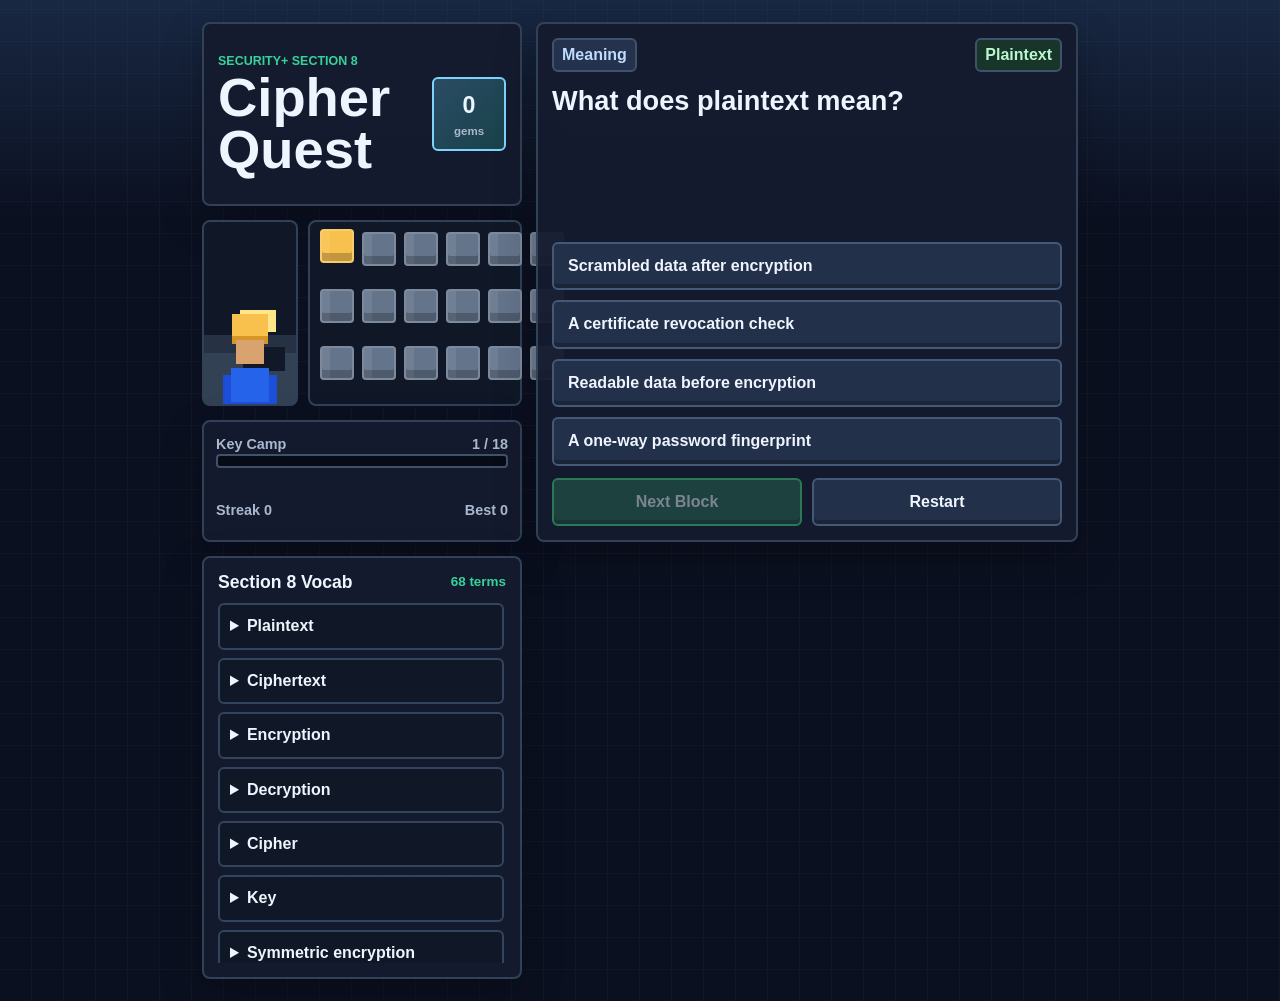
==== cipher-quest/index.html @ 92c5b340 "Add Cipher Quest cryptography game" ====
<!doctype html>
<html lang="en">
<head>
  <meta charset="utf-8">
  <meta name="viewport" content="width=device-width, initial-scale=1">
  <title>Cipher Quest</title>
  <link rel="stylesheet" href="styles.css">
</head>
<body>
  <main class="shell">
    <header class="topbar">
      <div>
        <p class="eyebrow">Security+ Section 8</p>
        <h1>Cipher Quest</h1>
      </div>
      <div class="score-box" aria-label="Game score">
        <span id="score">0</span>
        <small>gems</small>
      </div>
    </header>

    <section class="world" aria-label="Quest progress">
      <div class="hero" aria-hidden="true">
        <div class="avatar">
          <span class="helmet"></span>
          <span class="face"></span>
          <span class="body"></span>
        </div>
      </div>
      <div class="map" id="map"></div>
    </section>

    <section class="hud">
      <div class="meter">
        <div class="meter-label">
          <span id="zoneName">Key Camp</span>
          <span id="roundText">1 / 18</span>
        </div>
        <div class="bar"><span id="progressBar"></span></div>
      </div>
      <div class="stats">
        <span>Streak <strong id="streak">0</strong></span>
        <span>Best <strong id="best">0</strong></span>
      </div>
    </section>

    <section class="card" aria-live="polite">
      <div class="card-head">
        <span class="mode" id="modeLabel">Meaning</span>
        <span class="term" id="termLabel">AES</span>
      </div>
      <h2 id="prompt">Loading...</h2>
      <div class="choices" id="choices"></div>
      <div class="feedback" id="feedback" hidden></div>
      <div class="actions">
        <button id="nextBtn" class="primary" disabled>Next Block</button>
        <button id="retryMissedBtn" hidden>Retry Missed</button>
        <button id="restartBtn">Restart</button>
      </div>
    </section>

    <section class="glossary" aria-label="Section 8 vocabulary checklist">
      <div class="glossary-head">
        <h2>Section 8 Vocab</h2>
        <span id="glossaryCount">0 terms</span>
      </div>
      <div class="glossary-list" id="glossaryList"></div>
    </section>
  </main>

  <script src="script.js"></script>
</body>
</html>
---- cipher-quest/styles.css ----
:root {
  color-scheme: dark;
  --bg: #0b1020;
  --panel: #151b2e;
  --panel-2: #1d263b;
  --line: #314158;
  --text: #eef5ff;
  --muted: #aab8cf;
  --green: #36d399;
  --blue: #60a5fa;
  --gold: #f8c14d;
  --red: #fb7185;
  --stone: #64748b;
  --dirt: #7c5a3b;
  --deep: #070b15;
}

* {
  box-sizing: border-box;
}

html,
body {
  min-height: 100%;
  margin: 0;
}

body {
  background:
    linear-gradient(180deg, rgba(96, 165, 250, 0.16), transparent 220px),
    repeating-linear-gradient(0deg, transparent 0 31px, rgba(255, 255, 255, 0.025) 31px 32px),
    repeating-linear-gradient(90deg, transparent 0 31px, rgba(255, 255, 255, 0.025) 31px 32px),
    var(--bg);
  color: var(--text);
  font-family: Arial, Helvetica, sans-serif;
  line-height: 1.4;
}

button {
  border: 2px solid #455876;
  border-radius: 6px;
  background: #23304a;
  color: var(--text);
  font: inherit;
  font-weight: 800;
  min-height: 46px;
  padding: 11px 14px;
  box-shadow: inset 0 -4px rgba(0, 0, 0, 0.24);
  cursor: pointer;
}

button:disabled {
  opacity: 0.48;
  cursor: not-allowed;
}

button.primary {
  background: #256d52;
  border-color: #4ade80;
}

.shell {
  width: min(100%, 920px);
  min-height: 100vh;
  margin: 0 auto;
  padding: 14px;
  display: grid;
  gap: 14px;
}

.topbar,
.hud,
.card,
.glossary {
  border: 2px solid var(--line);
  border-radius: 8px;
  background: rgba(21, 27, 46, 0.94);
  box-shadow: 0 16px 40px rgba(0, 0, 0, 0.26);
}

.topbar {
  display: flex;
  align-items: center;
  justify-content: space-between;
  gap: 12px;
  padding: 14px;
}

.eyebrow {
  margin: 0 0 2px;
  color: var(--green);
  font-size: 0.78rem;
  font-weight: 800;
  text-transform: uppercase;
}

h1 {
  margin: 0;
  font-size: clamp(1.7rem, 9vw, 3.4rem);
  line-height: 0.95;
}

.score-box {
  width: 74px;
  min-width: 74px;
  aspect-ratio: 1;
  display: grid;
  place-items: center;
  border: 2px solid #7dd3fc;
  border-radius: 6px;
  background:
    linear-gradient(135deg, rgba(125, 211, 252, 0.22), rgba(54, 211, 153, 0.16)),
    #13263a;
}

.score-box span {
  display: block;
  font-size: 1.45rem;
  font-weight: 900;
}

.score-box small {
  display: block;
  margin-top: -18px;
  color: var(--muted);
  font-size: 0.72rem;
  font-weight: 800;
}

.world {
  min-height: 156px;
  display: grid;
  grid-template-columns: 96px 1fr;
  gap: 10px;
  align-items: stretch;
}

.hero,
.map {
  border: 2px solid var(--line);
  border-radius: 8px;
  background: #101827;
}

.hero {
  display: grid;
  place-items: end center;
  overflow: hidden;
  background:
    linear-gradient(transparent 0 62%, #263143 62% 72%, #334155 72%),
    #101827;
}

.avatar {
  position: relative;
  width: 52px;
  height: 92px;
}

.avatar span {
  position: absolute;
  display: block;
  image-rendering: pixelated;
}

.helmet {
  left: 8px;
  top: 2px;
  width: 36px;
  height: 22px;
  background: var(--gold);
  box-shadow: 0 8px #d59527, 8px -4px #fde68a;
}

.face {
  left: 12px;
  top: 28px;
  width: 28px;
  height: 24px;
  background: #d9a36f;
  box-shadow: 7px 7px #111827, 21px 7px #111827;
}

.body {
  left: 7px;
  top: 56px;
  width: 38px;
  height: 34px;
  background: #2563eb;
  box-shadow: -8px 7px #1d4ed8, 8px 7px #1d4ed8, 0 34px #475569;
}

.map {
  min-width: 0;
  padding: 10px;
  display: grid;
  grid-template-columns: repeat(6, minmax(34px, 1fr));
  gap: 8px;
}

.block {
  aspect-ratio: 1;
  min-width: 0;
  border: 2px solid rgba(255, 255, 255, 0.16);
  border-radius: 4px;
  background: var(--stone);
  box-shadow: inset 0 -8px rgba(0, 0, 0, 0.22), inset 8px 0 rgba(255, 255, 255, 0.08);
}

.block.done {
  background: #1f9d69;
}

.block.current {
  background: var(--gold);
  transform: translateY(-3px);
}

.hud {
  padding: 12px;
  display: grid;
  gap: 10px;
}

.meter-label,
.stats,
.card-head,
.actions {
  display: flex;
  align-items: center;
  justify-content: space-between;
  gap: 10px;
}

.meter-label,
.stats {
  color: var(--muted);
  font-size: 0.9rem;
  font-weight: 800;
}

.bar {
  height: 14px;
  overflow: hidden;
  border: 2px solid #40516c;
  border-radius: 4px;
  background: var(--deep);
}

.bar span {
  display: block;
  width: 0%;
  height: 100%;
  background: linear-gradient(90deg, var(--green), var(--blue));
}

.card {
  padding: 14px;
}

.card-head {
  margin-bottom: 12px;
}

.mode,
.term {
  display: inline-flex;
  align-items: center;
  min-height: 32px;
  border: 2px solid #40516c;
  border-radius: 6px;
  padding: 4px 8px;
  font-weight: 900;
}

.mode {
  background: #24324d;
  color: #bfdbfe;
}

.term {
  max-width: 58%;
  overflow-wrap: anywhere;
  background: #173528;
  color: #bbf7d0;
}

h2 {
  min-height: 84px;
  margin: 0 0 14px;
  font-size: clamp(1.15rem, 5vw, 1.7rem);
  line-height: 1.22;
}

.choices {
  display: grid;
  gap: 10px;
}

.choice {
  width: 100%;
  text-align: left;
}

.choice.correct {
  background: #176246;
  border-color: #4ade80;
}

.choice.wrong {
  background: #6e2533;
  border-color: #fb7185;
}

.feedback {
  margin-top: 12px;
  border: 2px solid #40516c;
  border-radius: 6px;
  padding: 12px;
  background: #101827;
  color: var(--muted);
}

.feedback strong {
  color: var(--text);
}

.lesson-list {
  list-style: none;
  margin: 10px 0 0;
  padding: 0;
  display: grid;
  gap: 7px;
}

.lesson-list li {
  display: grid;
  grid-template-columns: 54px 1fr;
  gap: 8px;
  align-items: start;
}

.lesson-list span {
  color: var(--green);
  font-weight: 900;
}

.actions {
  margin-top: 12px;
}

.actions button {
  flex: 1;
}

.glossary {
  padding: 14px;
}

.glossary-head {
  display: flex;
  align-items: center;
  justify-content: space-between;
  gap: 10px;
  margin-bottom: 10px;
}

.glossary h2 {
  min-height: 0;
  margin: 0;
  font-size: 1.1rem;
}

.glossary-head span {
  color: var(--green);
  font-size: 0.84rem;
  font-weight: 900;
  white-space: nowrap;
}

.glossary-list {
  max-height: 360px;
  overflow: auto;
  display: grid;
  gap: 8px;
  padding-right: 2px;
}

.glossary details {
  border: 2px solid #33445f;
  border-radius: 6px;
  background: #101827;
}

.glossary summary {
  min-height: 42px;
  padding: 10px;
  cursor: pointer;
  font-weight: 900;
}

.glossary p {
  margin: 0;
  padding: 0 10px 10px;
  color: var(--muted);
}

@media (min-width: 760px) {
  .shell {
    grid-template-columns: 320px 1fr;
    align-content: start;
    padding: 22px;
  }

  .topbar,
  .world,
  .hud,
  .glossary {
    grid-column: 1;
  }

  .card {
    grid-column: 2;
    grid-row: 1 / span 3;
    align-self: start;
    min-height: 520px;
    display: flex;
    flex-direction: column;
  }

  .choices {
    margin-top: auto;
  }
}

@media (max-width: 430px) {
  .shell {
    padding: 10px;
    gap: 10px;
  }

  .topbar {
    padding: 12px;
  }

  .world {
    grid-template-columns: 76px 1fr;
    min-height: 130px;
  }

  .map {
    grid-template-columns: repeat(6, minmax(26px, 1fr));
    gap: 6px;
    padding: 8px;
  }

  .score-box {
    width: 64px;
    min-width: 64px;
  }

  .avatar {
    transform: scale(0.82);
    transform-origin: bottom center;
  }
}
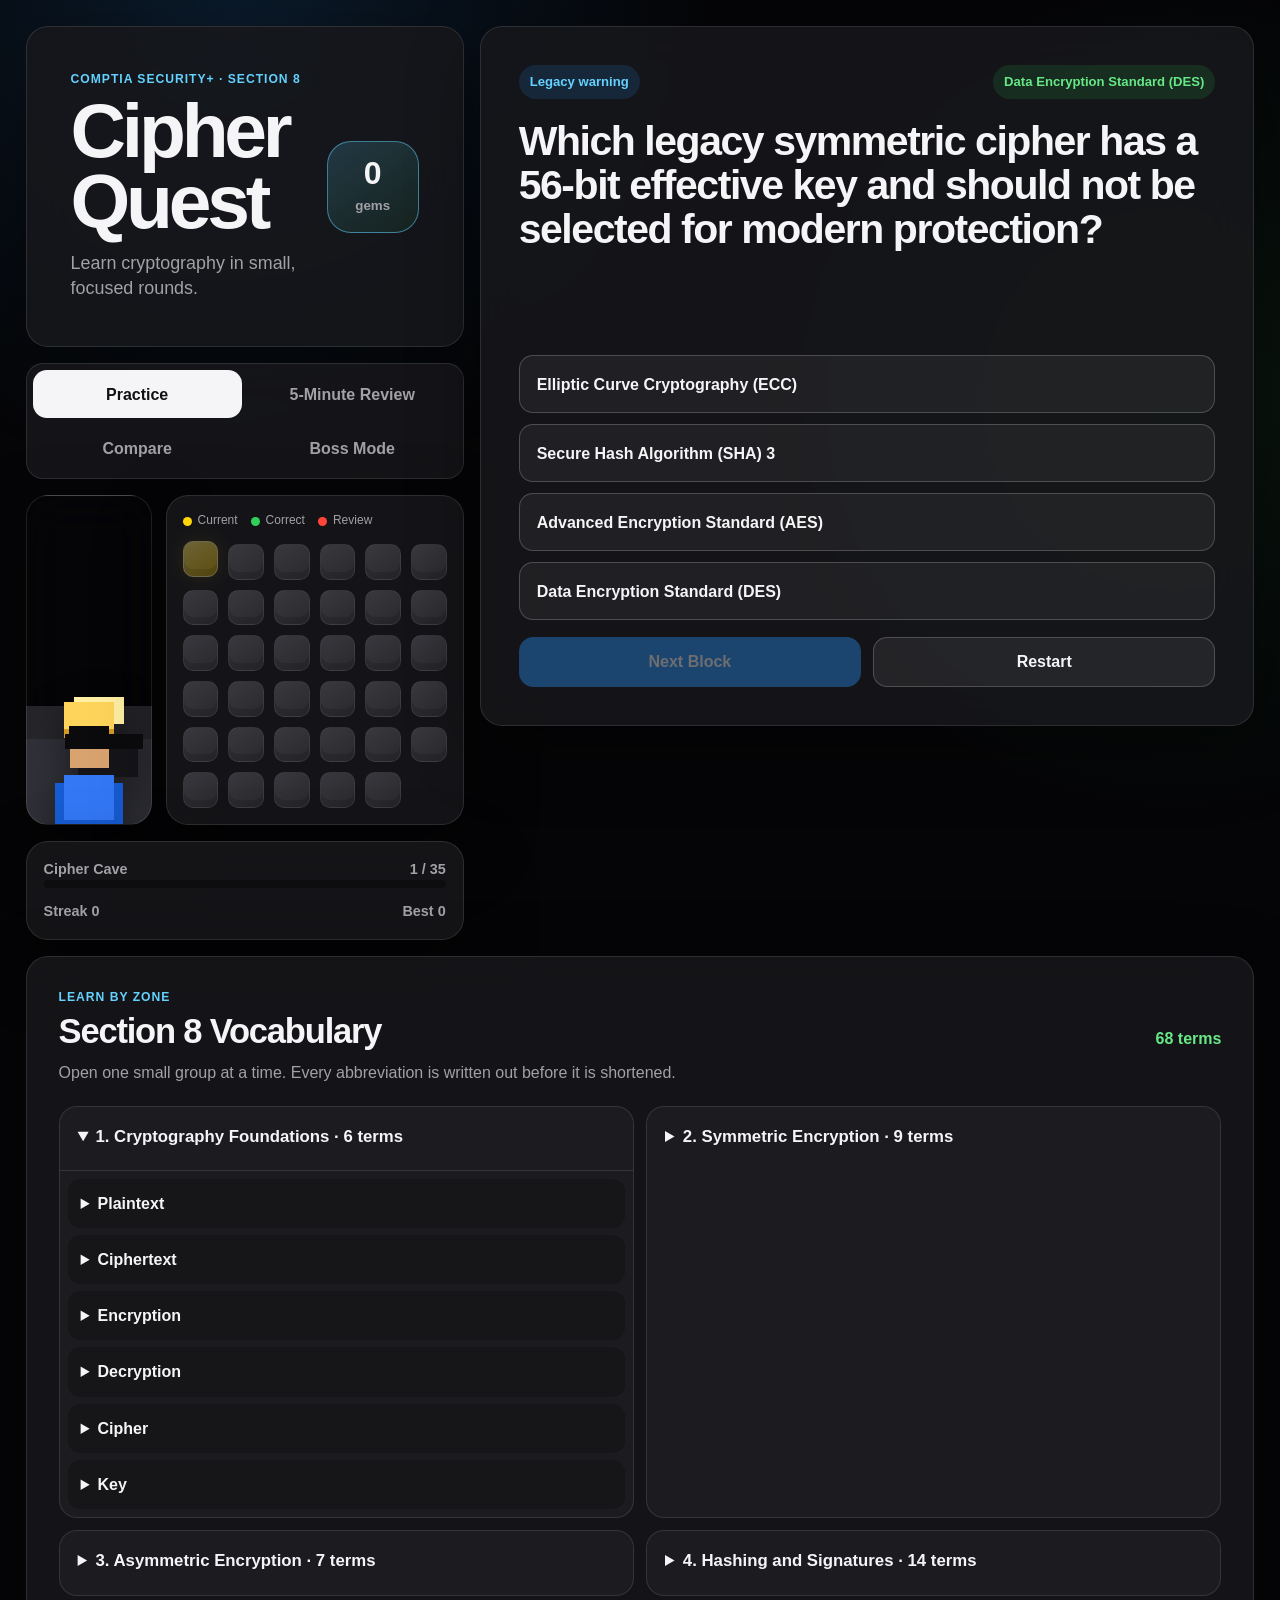
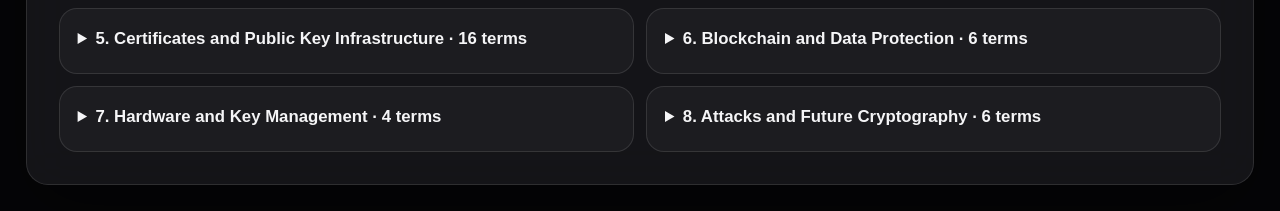
==== commit bc440625: "Redesign Cipher Quest learning experience" ====
--- a/cipher-quest/index.html
+++ b/cipher-quest/index.html
@@ -10,8 +10,9 @@
   <main class="shell">
     <header class="topbar">
       <div>
-        <p class="eyebrow">Security+ Section 8</p>
+        <p class="eyebrow">CompTIA Security+ · Section 8</p>
         <h1>Cipher Quest</h1>
+        <p class="subtitle">Learn cryptography in small, focused rounds.</p>
       </div>
       <div class="score-box" aria-label="Game score">
         <span id="score">0</span>
@@ -19,15 +20,30 @@
       </div>
     </header>
 
+    <nav class="mode-nav" aria-label="Learning modes">
+      <button class="mode-tab active" type="button" data-mode="practice">Practice</button>
+      <button class="mode-tab" type="button" data-mode="quick">5-Minute Review</button>
+      <button class="mode-tab" type="button" data-mode="compare">Compare</button>
+      <button class="mode-tab" type="button" data-mode="boss">Boss Mode</button>
+    </nav>
+
     <section class="world" aria-label="Quest progress">
       <div class="hero" aria-hidden="true">
         <div class="avatar">
           <span class="helmet"></span>
+          <span class="hair"></span>
           <span class="face"></span>
           <span class="body"></span>
         </div>
       </div>
-      <div class="map" id="map"></div>
+      <div class="map-wrap">
+        <div class="map-key" aria-label="Progress color key">
+          <span><i class="key-current"></i>Current</span>
+          <span><i class="key-correct"></i>Correct</span>
+          <span><i class="key-wrong"></i>Review</span>
+        </div>
+        <div class="map" id="map"></div>
+      </div>
     </section>
 
     <section class="hud">
@@ -45,6 +61,10 @@
     </section>
 
     <section class="card" aria-live="polite">
+      <div class="review-banner" id="reviewBanner" hidden>
+        <span>Reviewing a completed block</span>
+        <button id="returnBtn" type="button">Return to current question</button>
+      </div>
       <div class="card-head">
         <span class="mode" id="modeLabel">Meaning</span>
         <span class="term" id="termLabel">AES</span>
@@ -61,9 +81,13 @@
 
     <section class="glossary" aria-label="Section 8 vocabulary checklist">
       <div class="glossary-head">
-        <h2>Section 8 Vocab</h2>
+        <div>
+          <p class="eyebrow">Learn by zone</p>
+          <h2>Section 8 Vocabulary</h2>
+        </div>
         <span id="glossaryCount">0 terms</span>
       </div>
+      <p class="glossary-intro">Open one small group at a time. Every abbreviation is written out before it is shortened.</p>
       <div class="glossary-list" id="glossaryList"></div>
     </section>
   </main>
--- a/cipher-quest/styles.css
+++ b/cipher-quest/styles.css
@@ -1,466 +1,140 @@
 :root {
   color-scheme: dark;
-  --bg: #0b1020;
-  --panel: #151b2e;
-  --panel-2: #1d263b;
-  --line: #314158;
-  --text: #eef5ff;
-  --muted: #aab8cf;
-  --green: #36d399;
-  --blue: #60a5fa;
-  --gold: #f8c14d;
-  --red: #fb7185;
-  --stone: #64748b;
-  --dirt: #7c5a3b;
-  --deep: #070b15;
+  --bg: #050507; --surface: rgba(24, 24, 27, .86); --line: rgba(255,255,255,.11);
+  --line-strong: rgba(255,255,255,.2); --text: #f5f5f7; --muted: #a1a1a6;
+  --blue: #2997ff; --green: #30d158; --gold: #ffd60a; --red: #ff453a; --radius: 22px;
+  --shadow: 0 24px 70px rgba(0,0,0,.38);
 }
-
-* {
-  box-sizing: border-box;
+* { box-sizing: border-box; }
+html { scroll-behavior: smooth; }
+html, body { min-height: 100%; margin: 0; }
+body {
+  background: radial-gradient(circle at 18% 0%, rgba(41,151,255,.14), transparent 30rem), radial-gradient(circle at 92% 22%, rgba(48,209,88,.08), transparent 26rem), var(--bg);
+  color: var(--text); font-family: -apple-system, BlinkMacSystemFont, "SF Pro Display", "Segoe UI", sans-serif;
+  line-height: 1.45; -webkit-font-smoothing: antialiased;
 }
-
-html,
-body {
-  min-height: 100%;
-  margin: 0;
+button { min-height: 48px; border: 1px solid var(--line-strong); border-radius: 14px; padding: 12px 17px; background: rgba(255,255,255,.07); color: var(--text); font: inherit; font-weight: 650; cursor: pointer; transition: transform 160ms ease, background 160ms ease, border-color 160ms ease, opacity 160ms ease; }
+button:hover:not(:disabled) { transform: translateY(-1px); background: rgba(255,255,255,.11); }
+button:active:not(:disabled) { transform: scale(.985); }
+button:disabled { opacity: .38; cursor: not-allowed; }
+button:focus-visible, summary:focus-visible { outline: 3px solid rgba(41,151,255,.8); outline-offset: 3px; }
+button.primary { background: var(--blue); border-color: var(--blue); color: white; }
+button.primary:hover:not(:disabled) { background: #47a6ff; }
+.shell { width: min(100%, 1420px); min-height: 100vh; margin: 0 auto; padding: clamp(14px,2vw,30px); display: grid; gap: 16px; }
+.topbar, .mode-nav, .hud, .card, .glossary, .hero, .map-wrap { border: 1px solid var(--line); background: var(--surface); box-shadow: var(--shadow); backdrop-filter: blur(24px) saturate(130%); -webkit-backdrop-filter: blur(24px) saturate(130%); }
+.topbar { display: flex; align-items: center; justify-content: space-between; gap: 18px; padding: clamp(22px,4vw,44px); border-radius: var(--radius); }
+.eyebrow { margin: 0 0 7px; color: #64d2ff; font-size: .76rem; font-weight: 750; letter-spacing: .08em; text-transform: uppercase; }
+h1 { margin: 0; font-size: clamp(2.35rem,6vw,5.2rem); line-height: .92; letter-spacing: -.055em; }
+.subtitle { margin: 14px 0 0; color: var(--muted); font-size: clamp(.95rem,1.4vw,1.12rem); }
+.score-box { width: 92px; min-width: 92px; aspect-ratio: 1; display: grid; place-content: center; text-align: center; border: 1px solid rgba(100,210,255,.5); border-radius: 24px; background: linear-gradient(145deg,rgba(100,210,255,.18),rgba(48,209,88,.08)); }
+.score-box span { font-size: 2rem; font-weight: 760; line-height: 1; }
+.score-box small { margin-top: 7px; color: var(--muted); font-weight: 650; }
+.mode-nav { display: grid; grid-template-columns: repeat(2,minmax(0,1fr)); gap: 6px; padding: 6px; border-radius: 17px; box-shadow: none; }
+.mode-tab { min-width: 0; border: 0; background: transparent; color: var(--muted); }
+.mode-tab.active { background: #f5f5f7; color: #111114; }
+.world { min-width: 0; display: grid; grid-template-columns: 126px minmax(0,1fr); gap: 14px; }
+.hero, .map-wrap { border-radius: var(--radius); overflow: hidden; }
+.hero { min-height: 236px; display: grid; place-items: end center; background: linear-gradient(transparent 0 64%,#25252a 64% 74%,#303038 74%); }
+.avatar { position: relative; width: 68px; height: 126px; filter: drop-shadow(0 12px 18px rgba(0,0,0,.4)); }
+.avatar span { position: absolute; display: block; image-rendering: pixelated; }
+.helmet { left: 9px; top: 4px; width: 50px; height: 27px; background: #ffd45b; box-shadow: 0 9px #d39b24,10px -5px #fff0a4; }
+.hair { z-index: 2; left: 14px; top: 28px; width: 40px; height: 15px; background: #0b0b0d; box-shadow: -4px 8px #0b0b0d,34px 8px #0b0b0d; }
+.face { left: 15px; top: 38px; width: 39px; height: 32px; background: #d9a36f; box-shadow: 8px 9px #151519,29px 9px #151519; }
+.body { left: 9px; top: 77px; width: 50px; height: 45px; background: #3478f6; box-shadow: -9px 8px #175cd3,9px 8px #175cd3,0 45px #48484f; }
+.map-wrap { min-width: 0; padding: 16px; }
+.map-key { display: flex; flex-wrap: wrap; gap: 13px; margin-bottom: 14px; color: var(--muted); font-size: .75rem; }
+.map-key span { display: inline-flex; align-items: center; gap: 6px; }
+.map-key i { width: 9px; height: 9px; border-radius: 50%; }
+.key-current { background: var(--gold); } .key-correct { background: var(--green); } .key-wrong { background: var(--red); }
+.map { display: grid; grid-template-columns: repeat(6,minmax(0,1fr)); gap: clamp(6px,1vw,10px); }
+.block { aspect-ratio: 1; min-width: 0; min-height: 0; padding: 0; border: 1px solid rgba(255,255,255,.14); border-radius: 10px; background: linear-gradient(145deg,#74747d,#4c4c53); box-shadow: inset 0 -7px rgba(0,0,0,.18); }
+button.block:hover:not(:disabled) { transform: scale(1.04); }
+.block.correct { background: linear-gradient(145deg,#42e36a,#218c40); border-color: #63ef83; }
+.block.wrong { background: linear-gradient(145deg,#ff6258,#b51f22); border-color: #ff817a; }
+.block.current { background: linear-gradient(145deg,#ffe86b,#d3a900); border-color: #fff2a6; transform: translateY(-3px); box-shadow: 0 0 24px rgba(255,214,10,.25),inset 0 -7px rgba(0,0,0,.13); }
+.hud { padding: 17px; display: grid; gap: 13px; border-radius: var(--radius); }
+.meter-label, .stats, .card-head, .actions { display: flex; align-items: center; justify-content: space-between; gap: 12px; }
+.meter-label, .stats { color: var(--muted); font-size: .9rem; font-weight: 650; }
+.bar { height: 8px; overflow: hidden; border-radius: 99px; background: #0d0d0f; }
+.bar span { display: block; width: 0; height: 100%; border-radius: inherit; background: linear-gradient(90deg,#64d2ff,var(--green)); transition: width 320ms ease; }
+.card { min-width: 0; padding: clamp(20px,3.5vw,38px); border-radius: var(--radius); }
+.review-banner { margin: -8px -8px 22px; padding: 10px 12px 10px 16px; border: 1px solid rgba(255,214,10,.35); border-radius: 14px; background: rgba(255,214,10,.09); color: #ffe66e; display: flex; align-items: center; justify-content: space-between; gap: 12px; }
+.review-banner[hidden] { display: none; }
+.review-banner button { min-height: 38px; padding: 8px 11px; }
+.card-head { margin-bottom: 20px; }
+.mode, .term { display: inline-flex; align-items: center; min-height: 34px; border-radius: 99px; padding: 6px 11px; font-size: .82rem; font-weight: 700; }
+.mode { background: rgba(41,151,255,.14); color: #64d2ff; }
+.term { max-width: 68%; overflow-wrap: anywhere; background: rgba(48,209,88,.13); color: #66e886; }
+h2 { margin: 0 0 24px; font-size: clamp(1.6rem,3.2vw,2.75rem); line-height: 1.08; letter-spacing: -.035em; }
+.choices { display: grid; gap: 11px; }
+.choice { width: 100%; min-height: 58px; text-align: left; background: rgba(255,255,255,.055); font-weight: 620; }
+.choice.correct { background: rgba(48,209,88,.18); border-color: rgba(48,209,88,.75); }
+.choice.wrong { background: rgba(255,69,58,.18); border-color: rgba(255,69,58,.78); }
+.feedback { margin-top: 16px; border: 1px solid var(--line); border-radius: 18px; padding: clamp(17px,2.5vw,25px); background: rgba(0,0,0,.24); color: #d2d2d7; }
+.feedback-title { display: flex; align-items: center; gap: 9px; margin-bottom: 15px; color: var(--text); font-size: 1.12rem; }
+.feedback-title i { width: 12px; height: 12px; border-radius: 50%; background: var(--green); }
+.feedback-title.miss i { background: var(--red); }
+.definition { margin: 0 0 16px; padding: 15px; border-left: 3px solid #64d2ff; border-radius: 0 12px 12px 0; background: rgba(41,151,255,.08); }
+.definition strong { display: block; margin-bottom: 5px; color: #64d2ff; }
+.lesson-list { list-style: none; margin: 0; padding: 0; display: grid; gap: 10px; }
+.lesson-list li { display: grid; grid-template-columns: 112px minmax(0,1fr); gap: 10px; }
+.lesson-list span { color: #66e886; font-weight: 720; }
+.actions { margin-top: 17px; }
+.actions button { flex: 1; }
+.glossary { min-width: 0; padding: clamp(20px,3vw,32px); border-radius: var(--radius); }
+.glossary-head { display: flex; align-items: end; justify-content: space-between; gap: 14px; }
+.glossary h2 { margin: 0; font-size: clamp(1.55rem,2.7vw,2.25rem); }
+.glossary-head > span { color: #66e886; font-weight: 700; white-space: nowrap; }
+.glossary-intro { max-width: 680px; margin: 10px 0 22px; color: var(--muted); }
+.glossary-list { display: grid; grid-template-columns: repeat(2,minmax(0,1fr)); gap: 12px; }
+.glossary-group { border: 1px solid var(--line); border-radius: 18px; background: rgba(255,255,255,.035); overflow: hidden; }
+.glossary-group > summary { min-height: 64px; padding: 18px; cursor: pointer; font-size: 1.05rem; font-weight: 720; }
+.glossary-group[open] > summary { border-bottom: 1px solid var(--line); }
+.term-list { padding: 8px; display: grid; gap: 7px; }
+.term-item { border-radius: 12px; background: rgba(0,0,0,.2); }
+.term-item summary { padding: 13px; cursor: pointer; font-weight: 660; }
+.term-item p { margin: 0; padding: 0 13px 14px; color: var(--muted); }
+@media (min-width: 1024px) {
+  .shell { grid-template-columns: minmax(390px,.82fr) minmax(560px,1.45fr); align-content: start; }
+  .topbar, .mode-nav, .world, .hud { grid-column: 1; }
+  .card { grid-column: 2; grid-row: 1 / span 4; align-self: start; min-height: 700px; display: flex; flex-direction: column; }
+  .choices { margin-top: auto; }
+  .glossary { grid-column: 1 / -1; }
 }
-
-body {
-  background:
-    linear-gradient(180deg, rgba(96, 165, 250, 0.16), transparent 220px),
-    repeating-linear-gradient(0deg, transparent 0 31px, rgba(255, 255, 255, 0.025) 31px 32px),
-    repeating-linear-gradient(90deg, transparent 0 31px, rgba(255, 255, 255, 0.025) 31px 32px),
-    var(--bg);
-  color: var(--text);
-  font-family: Arial, Helvetica, sans-serif;
-  line-height: 1.4;
+@media (min-width: 700px) and (max-width: 1023px) {
+  .shell { grid-template-columns: minmax(280px,.78fr) minmax(420px,1.22fr); }
+  .topbar, .mode-nav { grid-column: 1 / -1; }
+  .world, .hud { grid-column: 1; }
+  .card { grid-column: 2; grid-row: 3 / span 2; }
+  .glossary { grid-column: 1 / -1; }
+  .world { grid-template-columns: 92px minmax(0,1fr); }
+  .map { grid-template-columns: repeat(3,minmax(40px,1fr)); }
+  .hero { min-height: 280px; }
 }
-
-button {
-  border: 2px solid #455876;
-  border-radius: 6px;
-  background: #23304a;
-  color: var(--text);
-  font: inherit;
-  font-weight: 800;
-  min-height: 46px;
-  padding: 11px 14px;
-  box-shadow: inset 0 -4px rgba(0, 0, 0, 0.24);
-  cursor: pointer;
+@media (max-width: 699px) {
+  .shell { padding: 10px; gap: 10px; }
+  .topbar { padding: 24px 20px; }
+  .subtitle { max-width: 230px; }
+  .score-box { width: 72px; min-width: 72px; border-radius: 18px; }
+  .score-box span { font-size: 1.55rem; }
+  .world { grid-template-columns: 82px minmax(0,1fr); gap: 10px; }
+  .hero { min-height: 180px; }
+  .avatar { transform: scale(.78); transform-origin: bottom center; }
+  .map-wrap { padding: 11px; }
+  .map-key { gap: 8px; font-size: .67rem; }
+  .map { grid-template-columns: repeat(6,minmax(28px,1fr)); gap: 6px; }
+  .block { min-height: 28px; border-radius: 7px; }
+  .glossary-list { grid-template-columns: 1fr; }
+  .lesson-list li { grid-template-columns: 1fr; gap: 2px; }
+  .actions { flex-wrap: wrap; }
+  .actions button { flex: 1 1 42%; }
+  .review-banner { align-items: stretch; flex-direction: column; }
 }
-
-button:disabled {
-  opacity: 0.48;
-  cursor: not-allowed;
+@media (max-width: 390px) {
+  h1 { font-size: 2.3rem; }
+  .subtitle { font-size: .86rem; }
+  .map { grid-template-columns: repeat(6,minmax(24px,1fr)); gap: 5px; }
+  .world { grid-template-columns: 72px minmax(0,1fr); }
+  .term { max-width: 62%; }
 }
-
-button.primary {
-  background: #256d52;
-  border-color: #4ade80;
-}
-
-.shell {
-  width: min(100%, 920px);
-  min-height: 100vh;
-  margin: 0 auto;
-  padding: 14px;
-  display: grid;
-  gap: 14px;
-}
-
-.topbar,
-.hud,
-.card,
-.glossary {
-  border: 2px solid var(--line);
-  border-radius: 8px;
-  background: rgba(21, 27, 46, 0.94);
-  box-shadow: 0 16px 40px rgba(0, 0, 0, 0.26);
-}
-
-.topbar {
-  display: flex;
-  align-items: center;
-  justify-content: space-between;
-  gap: 12px;
-  padding: 14px;
-}
-
-.eyebrow {
-  margin: 0 0 2px;
-  color: var(--green);
-  font-size: 0.78rem;
-  font-weight: 800;
-  text-transform: uppercase;
-}
-
-h1 {
-  margin: 0;
-  font-size: clamp(1.7rem, 9vw, 3.4rem);
-  line-height: 0.95;
-}
-
-.score-box {
-  width: 74px;
-  min-width: 74px;
-  aspect-ratio: 1;
-  display: grid;
-  place-items: center;
-  border: 2px solid #7dd3fc;
-  border-radius: 6px;
-  background:
-    linear-gradient(135deg, rgba(125, 211, 252, 0.22), rgba(54, 211, 153, 0.16)),
-    #13263a;
-}
-
-.score-box span {
-  display: block;
-  font-size: 1.45rem;
-  font-weight: 900;
-}
-
-.score-box small {
-  display: block;
-  margin-top: -18px;
-  color: var(--muted);
-  font-size: 0.72rem;
-  font-weight: 800;
-}
-
-.world {
-  min-height: 156px;
-  display: grid;
-  grid-template-columns: 96px 1fr;
-  gap: 10px;
-  align-items: stretch;
-}
-
-.hero,
-.map {
-  border: 2px solid var(--line);
-  border-radius: 8px;
-  background: #101827;
-}
-
-.hero {
-  display: grid;
-  place-items: end center;
-  overflow: hidden;
-  background:
-    linear-gradient(transparent 0 62%, #263143 62% 72%, #334155 72%),
-    #101827;
-}
-
-.avatar {
-  position: relative;
-  width: 52px;
-  height: 92px;
-}
-
-.avatar span {
-  position: absolute;
-  display: block;
-  image-rendering: pixelated;
-}
-
-.helmet {
-  left: 8px;
-  top: 2px;
-  width: 36px;
-  height: 22px;
-  background: var(--gold);
-  box-shadow: 0 8px #d59527, 8px -4px #fde68a;
-}
-
-.face {
-  left: 12px;
-  top: 28px;
-  width: 28px;
-  height: 24px;
-  background: #d9a36f;
-  box-shadow: 7px 7px #111827, 21px 7px #111827;
-}
-
-.body {
-  left: 7px;
-  top: 56px;
-  width: 38px;
-  height: 34px;
-  background: #2563eb;
-  box-shadow: -8px 7px #1d4ed8, 8px 7px #1d4ed8, 0 34px #475569;
-}
-
-.map {
-  min-width: 0;
-  padding: 10px;
-  display: grid;
-  grid-template-columns: repeat(6, minmax(34px, 1fr));
-  gap: 8px;
-}
-
-.block {
-  aspect-ratio: 1;
-  min-width: 0;
-  border: 2px solid rgba(255, 255, 255, 0.16);
-  border-radius: 4px;
-  background: var(--stone);
-  box-shadow: inset 0 -8px rgba(0, 0, 0, 0.22), inset 8px 0 rgba(255, 255, 255, 0.08);
-}
-
-.block.done {
-  background: #1f9d69;
-}
-
-.block.current {
-  background: var(--gold);
-  transform: translateY(-3px);
-}
-
-.hud {
-  padding: 12px;
-  display: grid;
-  gap: 10px;
-}
-
-.meter-label,
-.stats,
-.card-head,
-.actions {
-  display: flex;
-  align-items: center;
-  justify-content: space-between;
-  gap: 10px;
-}
-
-.meter-label,
-.stats {
-  color: var(--muted);
-  font-size: 0.9rem;
-  font-weight: 800;
-}
-
-.bar {
-  height: 14px;
-  overflow: hidden;
-  border: 2px solid #40516c;
-  border-radius: 4px;
-  background: var(--deep);
-}
-
-.bar span {
-  display: block;
-  width: 0%;
-  height: 100%;
-  background: linear-gradient(90deg, var(--green), var(--blue));
-}
-
-.card {
-  padding: 14px;
-}
-
-.card-head {
-  margin-bottom: 12px;
-}
-
-.mode,
-.term {
-  display: inline-flex;
-  align-items: center;
-  min-height: 32px;
-  border: 2px solid #40516c;
-  border-radius: 6px;
-  padding: 4px 8px;
-  font-weight: 900;
-}
-
-.mode {
-  background: #24324d;
-  color: #bfdbfe;
-}
-
-.term {
-  max-width: 58%;
-  overflow-wrap: anywhere;
-  background: #173528;
-  color: #bbf7d0;
-}
-
-h2 {
-  min-height: 84px;
-  margin: 0 0 14px;
-  font-size: clamp(1.15rem, 5vw, 1.7rem);
-  line-height: 1.22;
-}
-
-.choices {
-  display: grid;
-  gap: 10px;
-}
-
-.choice {
-  width: 100%;
-  text-align: left;
-}
-
-.choice.correct {
-  background: #176246;
-  border-color: #4ade80;
-}
-
-.choice.wrong {
-  background: #6e2533;
-  border-color: #fb7185;
-}
-
-.feedback {
-  margin-top: 12px;
-  border: 2px solid #40516c;
-  border-radius: 6px;
-  padding: 12px;
-  background: #101827;
-  color: var(--muted);
-}
-
-.feedback strong {
-  color: var(--text);
-}
-
-.lesson-list {
-  list-style: none;
-  margin: 10px 0 0;
-  padding: 0;
-  display: grid;
-  gap: 7px;
-}
-
-.lesson-list li {
-  display: grid;
-  grid-template-columns: 54px 1fr;
-  gap: 8px;
-  align-items: start;
-}
-
-.lesson-list span {
-  color: var(--green);
-  font-weight: 900;
-}
-
-.actions {
-  margin-top: 12px;
-}
-
-.actions button {
-  flex: 1;
-}
-
-.glossary {
-  padding: 14px;
-}
-
-.glossary-head {
-  display: flex;
-  align-items: center;
-  justify-content: space-between;
-  gap: 10px;
-  margin-bottom: 10px;
-}
-
-.glossary h2 {
-  min-height: 0;
-  margin: 0;
-  font-size: 1.1rem;
-}
-
-.glossary-head span {
-  color: var(--green);
-  font-size: 0.84rem;
-  font-weight: 900;
-  white-space: nowrap;
-}
-
-.glossary-list {
-  max-height: 360px;
-  overflow: auto;
-  display: grid;
-  gap: 8px;
-  padding-right: 2px;
-}
-
-.glossary details {
-  border: 2px solid #33445f;
-  border-radius: 6px;
-  background: #101827;
-}
-
-.glossary summary {
-  min-height: 42px;
-  padding: 10px;
-  cursor: pointer;
-  font-weight: 900;
-}
-
-.glossary p {
-  margin: 0;
-  padding: 0 10px 10px;
-  color: var(--muted);
-}
-
-@media (min-width: 760px) {
-  .shell {
-    grid-template-columns: 320px 1fr;
-    align-content: start;
-    padding: 22px;
-  }
-
-  .topbar,
-  .world,
-  .hud,
-  .glossary {
-    grid-column: 1;
-  }
-
-  .card {
-    grid-column: 2;
-    grid-row: 1 / span 3;
-    align-self: start;
-    min-height: 520px;
-    display: flex;
-    flex-direction: column;
-  }
-
-  .choices {
-    margin-top: auto;
-  }
-}
-
-@media (max-width: 430px) {
-  .shell {
-    padding: 10px;
-    gap: 10px;
-  }
-
-  .topbar {
-    padding: 12px;
-  }
-
-  .world {
-    grid-template-columns: 76px 1fr;
-    min-height: 130px;
-  }
-
-  .map {
-    grid-template-columns: repeat(6, minmax(26px, 1fr));
-    gap: 6px;
-    padding: 8px;
-  }
-
-  .score-box {
-    width: 64px;
-    min-width: 64px;
-  }
-
-  .avatar {
-    transform: scale(0.82);
-    transform-origin: bottom center;
-  }
-}
+@media (prefers-reduced-motion: reduce) { *, *::before, *::after { scroll-behavior: auto !important; transition: none !important; animation: none !important; } }
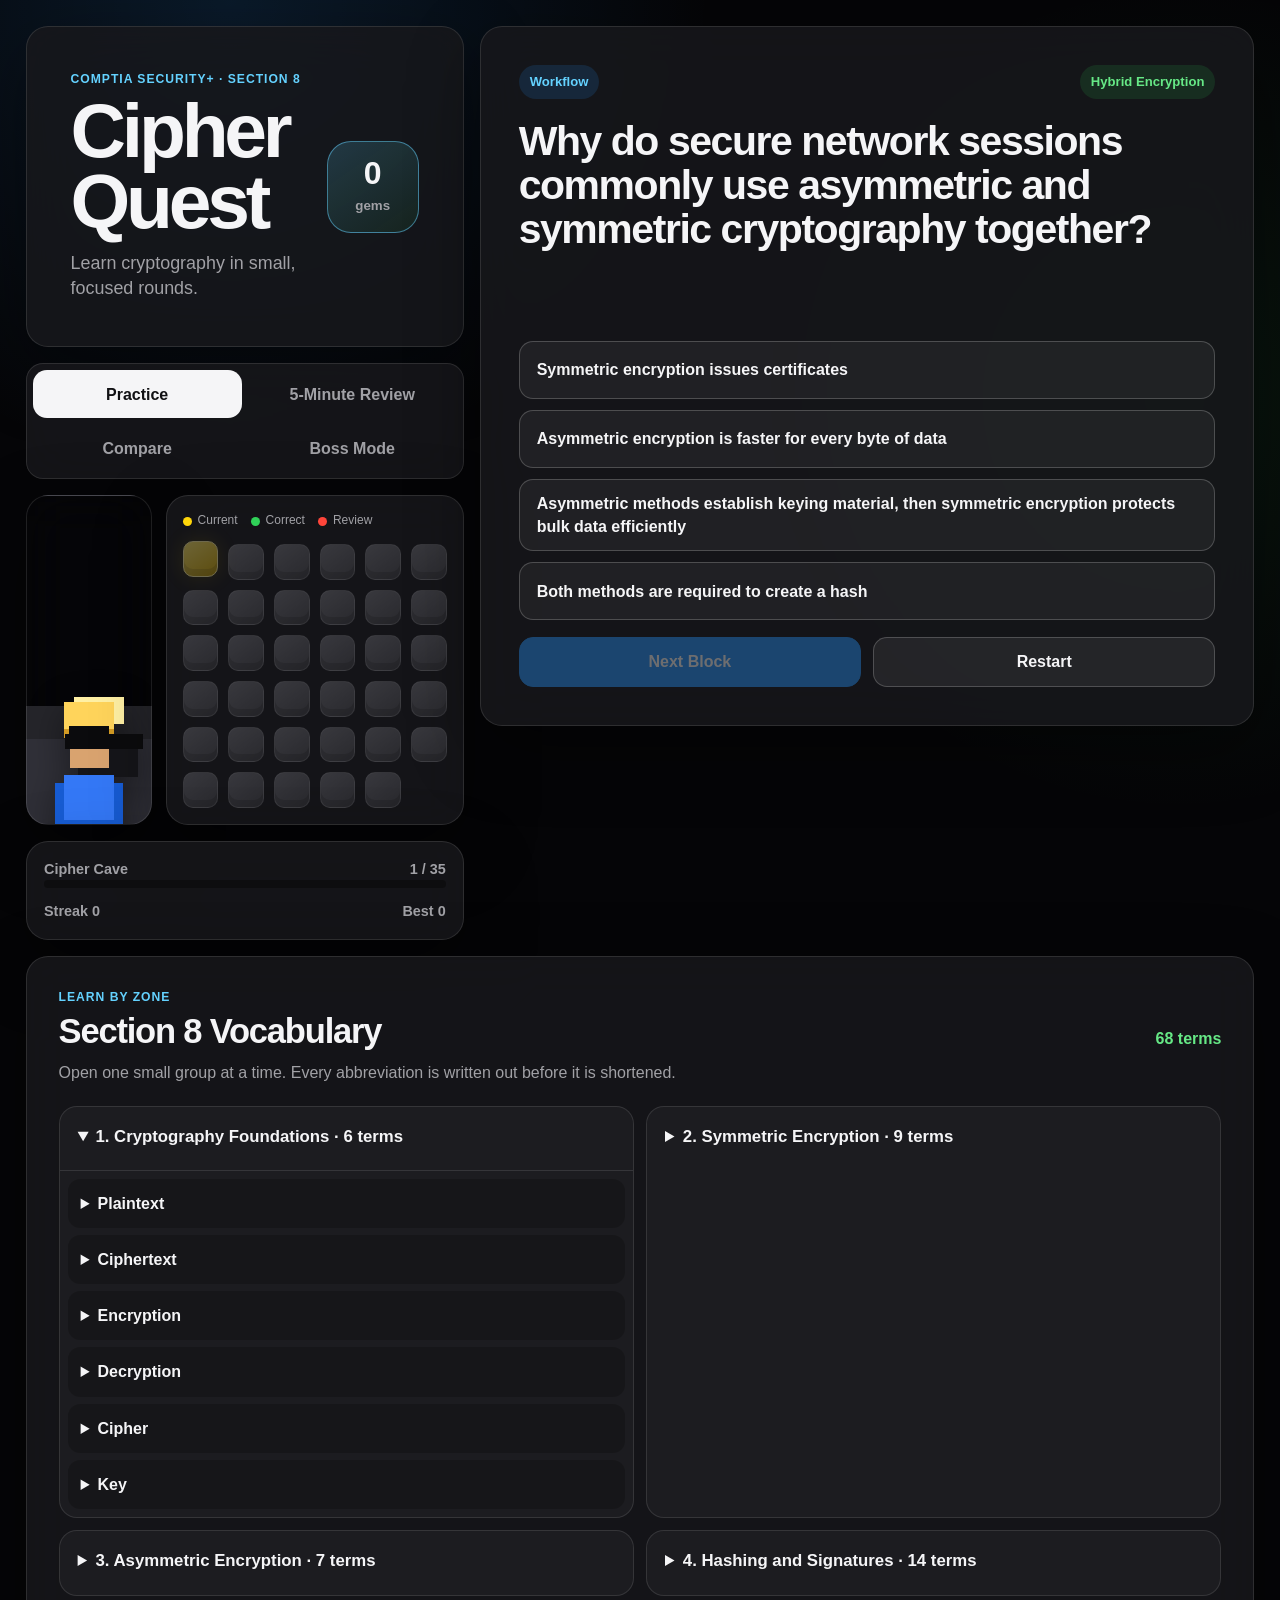
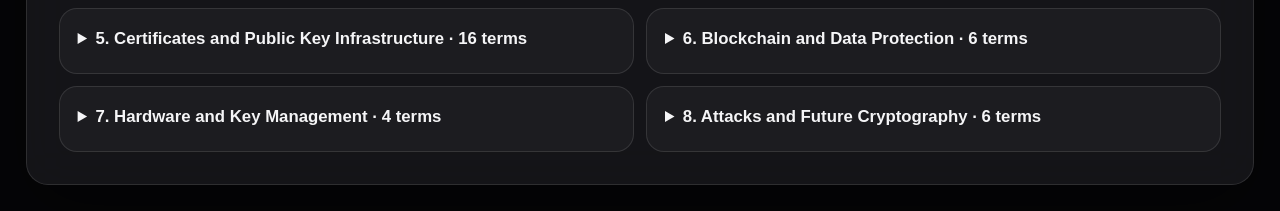
==== commit 45199e58: "Refresh Cipher Quest cached assets" ====
--- a/cipher-quest/index.html
+++ b/cipher-quest/index.html
@@ -4,7 +4,7 @@
   <meta charset="utf-8">
   <meta name="viewport" content="width=device-width, initial-scale=1">
   <title>Cipher Quest</title>
-  <link rel="stylesheet" href="styles.css">
+  <link rel="stylesheet" href="styles.css?v=3">
 </head>
 <body>
   <main class="shell">
@@ -92,6 +92,6 @@
     </section>
   </main>
 
-  <script src="script.js"></script>
+  <script src="script.js?v=3"></script>
 </body>
 </html>
